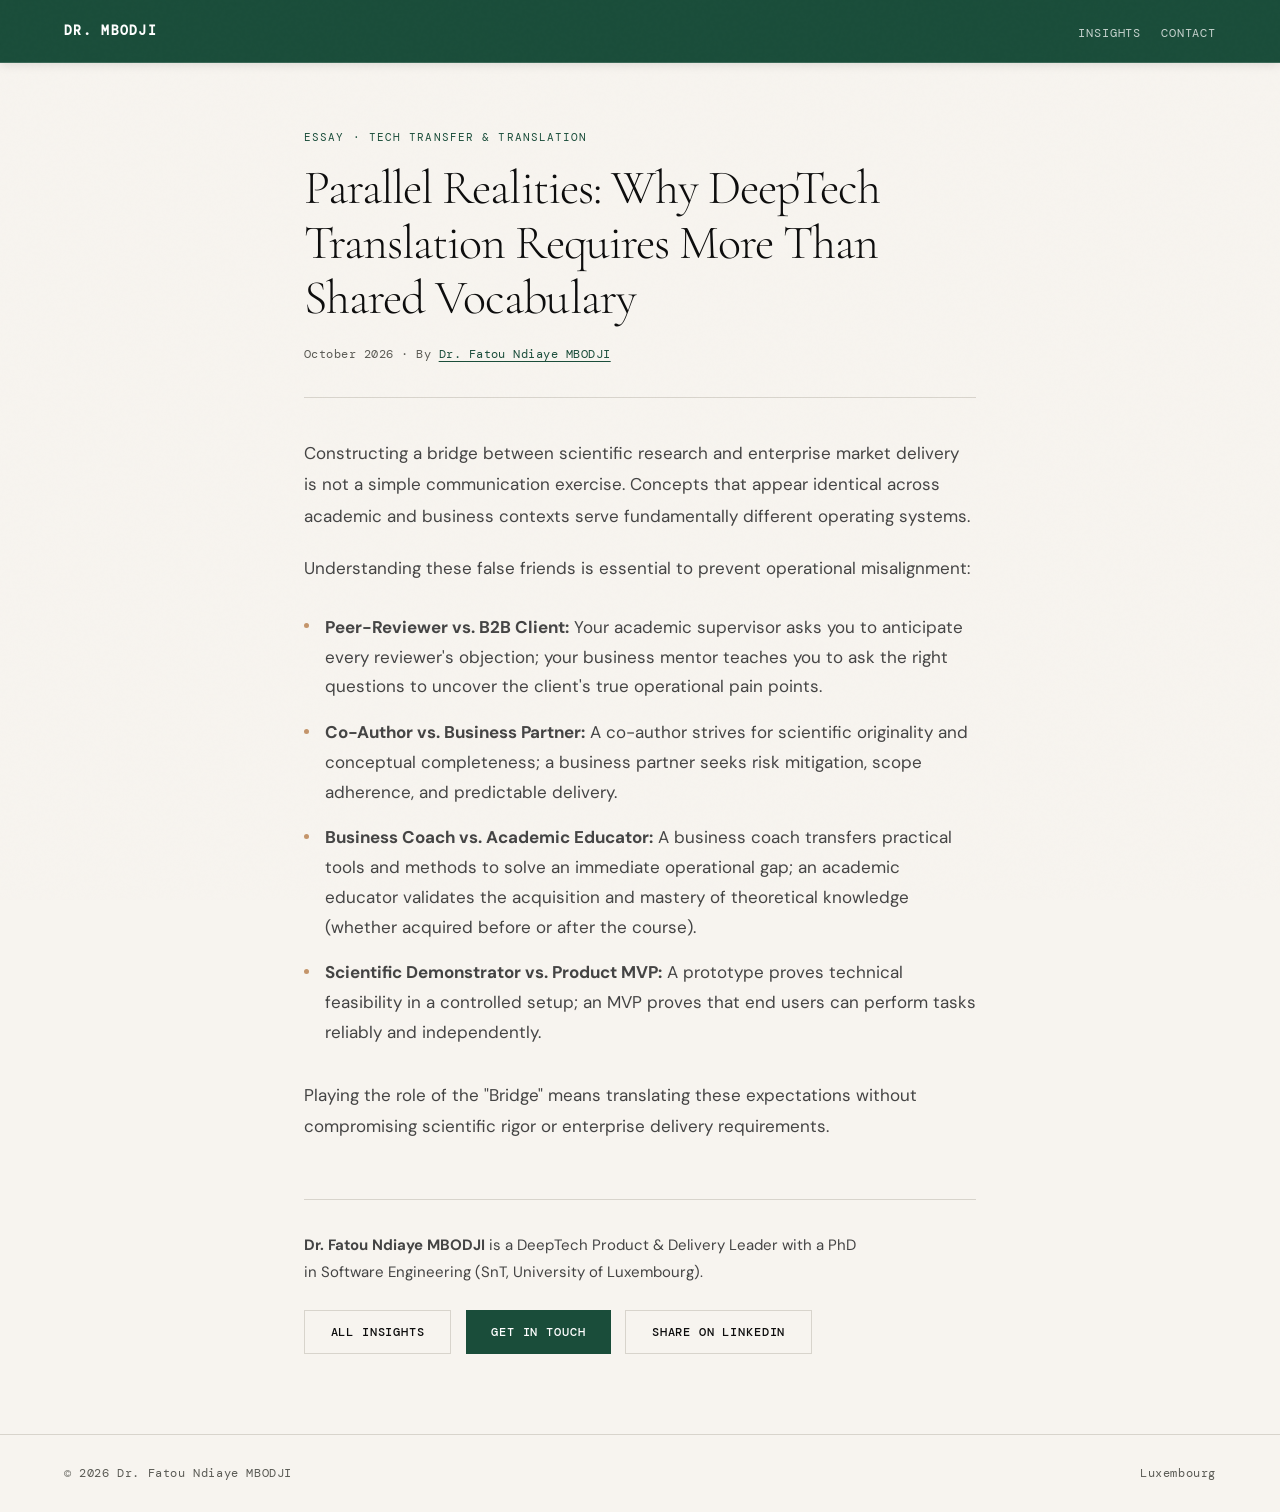
==== insights/deeptech-translation/index.html @ 94ce6c5a "multifiles" ====
<!DOCTYPE html>
<html lang="en">
<head>
  <!-- Google tag (gtag.js) -->
<script async src="https://www.googletagmanager.com/gtag/js?id=G-C4CLFYTCT5"></script>
<script>
  window.dataLayer = window.dataLayer || [];
  function gtag(){dataLayer.push(arguments);}
  gtag('js', new Date());

  gtag('config', 'G-C4CLFYTCT5');
</script>
  <meta charset="UTF-8">
  <meta name="viewport" content="width=device-width, initial-scale=1.0">
  <title>Parallel Realities: Why DeepTech Translation Requires More Than Shared Vocabulary | Dr. Fatou Ndiaye MBODJI</title>
  <meta name="description" content="An essay on why translating between scientific research and enterprise delivery takes more than a shared vocabulary.">
  <link rel="canonical" href="https://fatoumbodji.github.io/insights/deeptech-translation/">
  <meta name="robots" content="index, follow, max-image-preview:large">
  <meta name="theme-color" content="#1A4D3A">
  <meta property="og:type" content="article">
  <meta property="og:title" content="Parallel Realities: Why DeepTech Translation Requires More Than Shared Vocabulary">
  <meta property="og:description" content="An essay on why translating between scientific research and enterprise delivery takes more than a shared vocabulary.">
  <meta property="og:url" content="https://fatoumbodji.github.io/insights/deeptech-translation/">
  <meta property="og:site_name" content="Dr. Fatou Ndiaye MBODJI">
  <meta property="og:locale" content="en_US">
  <meta property="og:image" content="https://fatoumbodji.github.io/assets/og-image.jpg">
  <meta property="og:image:type" content="image/jpeg">
  <meta property="og:image:width" content="1200">
  <meta property="og:image:height" content="630">
  <meta property="og:image:alt" content="Dr. Fatou Ndiaye MBODJI, DeepTech Product &amp; Delivery Leader">
  <meta property="article:published_time" content="2026-10-01">
  <meta name="twitter:card" content="summary_large_image">
  <script type="application/ld+json">
    {
      "@context": "https://schema.org",
      "@graph": [
        {
          "@type": "Article",
          "@id": "https://fatoumbodji.github.io/insights/deeptech-translation/#article",
          "headline": "Parallel Realities: Why DeepTech Translation Requires More Than Shared Vocabulary",
          "description": "An essay on why translating between scientific research and enterprise delivery takes more than a shared vocabulary.",
          "inLanguage": "en",
          "datePublished": "2026-10-01",
          "author": {
            "@id": "https://fatoumbodji.github.io/#person"
          },
          "publisher": {
            "@id": "https://fatoumbodji.github.io/#person"
          },
          "mainEntityOfPage": {
            "@type": "WebPage",
            "@id": "https://fatoumbodji.github.io/insights/deeptech-translation/"
          },
          "image": "https://fatoumbodji.github.io/assets/og-image.jpg",
          "isPartOf": {
            "@id": "https://fatoumbodji.github.io/#website"
          }
        },
        {
          "@type": "BreadcrumbList",
          "itemListElement": [
            {
              "@type": "ListItem",
              "position": 1,
              "name": "Dr. Fatou Ndiaye MBODJI",
              "item": "https://fatoumbodji.github.io/"
            },
            {
              "@type": "ListItem",
              "position": 2,
              "name": "Insights",
              "item": "https://fatoumbodji.github.io/#insights"
            },
            {
              "@type": "ListItem",
              "position": 3,
              "name": "Parallel Realities: Why DeepTech Translation Requires More Than Shared Vocabulary",
              "item": "https://fatoumbodji.github.io/insights/deeptech-translation/"
            }
          ]
        }
      ]
    }
  </script>
  <link rel="preconnect" href="https://fonts.googleapis.com">
  <link rel="preconnect" href="https://fonts.gstatic.com" crossorigin>
  <link href="https://fonts.googleapis.com/css2?family=Cormorant+Garamond:ital,wght@0,300;0,400;0,600;1,300;1,400&family=DM+Mono:wght@300;400;500&family=DM+Sans:wght@300;400;500;600&display=swap" rel="stylesheet">
  <link rel="icon" href="../../favicon.ico" sizes="48x48">
  <link rel="icon" href="../../favicon.svg" type="image/svg+xml">
  <link rel="apple-touch-icon" href="../../apple-touch-icon.png">
  <link rel="stylesheet" href="../../styles.css">
</head>
<body>
<a class="skip-link" href="#main">Skip to content</a>

<nav class="nav-simple" aria-label="Main navigation">
  <a href="../../#top" class="nav-logo">DR. MBODJI</a>
  <ul class="nav-links" id="nav-links">
    <li><a href="../../#insights">Insights</a></li>
    <li><a href="../../#contact">Contact</a></li>
  </ul>
</nav>

<main id="main">
  <article class="article">
    <header class="article-header">
      <div class="article-type">Essay · Tech Transfer & Translation</div>
      <h1>Parallel Realities: Why DeepTech Translation Requires More Than Shared Vocabulary</h1>
      <p class="article-meta"><time datetime="2026-10">October 2026</time> · By <a href="../../#top">Dr. Fatou Ndiaye MBODJI</a></p>
    </header>

    <div class="article-body">
      <p>Constructing a bridge between scientific research and enterprise market delivery is not a simple communication exercise. Concepts that appear identical across academic and business contexts serve fundamentally different operating systems.</p>
      <p>Understanding these false friends is essential to prevent operational misalignment:</p>
<ul class="insight-list">
<li><strong>Peer-Reviewer vs. B2B Client:</strong> Your academic supervisor asks you to anticipate every reviewer's objection; your business mentor teaches you to ask the right questions to uncover the client's true operational pain points.</li>
<li><strong>Co-Author vs. Business Partner:</strong> A co-author strives for scientific originality and conceptual completeness; a business partner seeks risk mitigation, scope adherence, and predictable delivery.</li>
<li><strong>Business Coach vs. Academic Educator:</strong> A business coach transfers practical tools and methods to solve an immediate operational gap; an academic educator validates the acquisition and mastery of theoretical knowledge (whether acquired before or after the course).</li>
<li><strong>Scientific Demonstrator vs. Product MVP:</strong> A prototype proves technical feasibility in a controlled setup; an MVP proves that end users can perform tasks reliably and independently.</li>
</ul>
<p>Playing the role of the "Bridge" means translating these expectations without compromising scientific rigor or enterprise delivery requirements.</p>
    </div>

    <div class="article-footer">
      <p class="article-author"><strong>Dr. Fatou Ndiaye MBODJI</strong> is a DeepTech Product &amp; Delivery Leader with a PhD in Software Engineering (SnT, University of Luxembourg).</p>
      <div class="article-actions">
        <a class="btn btn-outline" href="../../#insights">All insights</a>
        <a class="btn btn-primary" href="../../#contact">Get in Touch</a>
        <a class="btn btn-outline" href="https://www.linkedin.com/sharing/share-offsite/?url=https%3A%2F%2Ffatoumbodji.github.io%2Finsights%2Fdeeptech-translation%2F" target="_blank" rel="noopener">Share on LinkedIn</a>
      </div>
    </div>
  </article>
</main>

<footer>
  <p>© 2026 Dr. Fatou Ndiaye MBODJI</p>
  <p>Luxembourg</p>
</footer>

</body>
</html>
---- styles.css ----
/* styles.css : Dr. Fatou Ndiaye MBODJI. Palette et polices d'origine conservées. */
:root {
  --ink: #0D0D0D;
  --paper: #F7F4EF;
  --accent: #1A4D3A;
  --accent-light: #2E7D5A;
  --warm: #C4956A;
  --warm-text: #8A5A2B;   /* camel assombri pour le texte (contraste >= 4,5:1) */
  --body: #444444;
  --surface: #FFFFFF;
  --muted: #5A5A54;
  --border: #D8D4CC;
  --bg-alt: #F0EDE8;
  --mono: 'DM Mono', monospace;
  --serif: 'Cormorant Garamond', Georgia, serif;
  --sans: 'DM Sans', sans-serif;
}
*, *::before, *::after { box-sizing: border-box; margin: 0; padding: 0; }
html { scroll-behavior: smooth; }
body { background: var(--paper); color: var(--ink); font-family: var(--sans); font-size: 16px; line-height: 1.7; overflow-x: hidden; }
body::before { content: ''; position: fixed; inset: 0; background-image: url("data:image/svg+xml,%3Csvg viewBox='0 0 256 256' xmlns='http://www.w3.org/2000/svg'%3E%3Cfilter id='noise'%3E%3CfeTurbulence type='fractalNoise' baseFrequency='0.9' numOctaves='4' stitchTiles='stitch'/%3E%3C/filter%3E%3Crect width='100%25' height='100%25' filter='url(%23noise)' opacity='0.03'/%3E%3C/svg%3E"); pointer-events: none; z-index: 1000; opacity: 0.4; }
a:focus-visible, .btn:focus-visible, button:focus-visible { outline: 2px solid var(--accent); outline-offset: 3px; }
nav a:focus-visible, .nav-toggle:focus-visible { outline-color: #FFFFFF; }
.skip-link { position: absolute; left: 1rem; top: -4rem; z-index: 1100; background: var(--accent); color: #FFFFFF; padding: 0.6rem 1rem; font-family: var(--mono); font-size: 12px; text-decoration: none; }
.skip-link:focus { top: 1rem; outline: 2px solid #FFFFFF; outline-offset: 2px; }

/* BANDE DE NAVIGATION EN VERT FONCÉ */
nav { position: fixed; top: 0; left: 0; right: 0; z-index: 100; display: flex; justify-content: space-between; align-items: center; padding: 1.1rem 4rem; background: var(--accent); border-bottom: 1px solid rgba(255,255,255,0.15); box-shadow: 0 2px 10px rgba(0,0,0,0.1); }
.nav-logo { font-family: var(--mono); font-size: 13px; color: #FFFFFF; letter-spacing: 0.1em; text-transform: uppercase; text-decoration: none; font-weight: 600; }
.nav-links { display: flex; gap: 1.25rem; list-style: none; }
.nav-links a { font-family: var(--mono); font-size: 12px; color: rgba(255,255,255,0.75); text-decoration: none; letter-spacing: 0.07em; text-transform: uppercase; transition: color 0.2s; }
.nav-links a:hover, .nav-links a.active { color: #FFFFFF; }
.nav-links a.active { text-decoration: underline; text-underline-offset: 6px; text-decoration-thickness: 1px; }
.nav-toggle { display: none; font-family: var(--mono); font-size: 12px; letter-spacing: 0.07em; text-transform: uppercase; background: none; border: 1px solid rgba(255,255,255,0.3); color: #FFFFFF; padding: 0.4rem 0.9rem; cursor: pointer; }
section[id] { scroll-margin-top: 4rem; }
[hidden] { display: none !important; }

.hero { min-height: 100vh; padding: 9rem 4rem 5rem; display: grid; grid-template-columns: 1.2fr 0.8fr; gap: 5rem; align-items: center; position: relative; background: var(--paper); }
h1 { font-family: var(--serif); font-size: clamp(2.8rem, 4.5vw, 4.2rem); font-weight: 300; line-height: 1.1; letter-spacing: -0.02em; margin-bottom: 0.5rem; }
h1 em { font-style: italic; color: var(--accent); }
.hero-role { font-family: var(--serif); font-size: 1.35rem; font-weight: 300; color: var(--muted); font-style: italic; margin-bottom: 1.25rem; }
.hero-formula { font-family: var(--mono); font-size: 12px; color: var(--accent); letter-spacing: 0.08em; padding: 0.65rem 1.1rem; border: 1px solid var(--accent); display: inline-block; margin-bottom: 1.75rem; }
.hero-desc { font-size: 15px; color: var(--body); line-height: 1.85; max-width: 540px; margin-bottom: 2.5rem; }
.hero-actions { display: flex; gap: 1rem; flex-wrap: wrap; }
.btn { display: inline-flex; align-items: center; gap: 0.5rem; padding: 0.70rem 1.6rem; font-family: var(--mono); font-size: 12px; font-weight: 500; letter-spacing: 0.07em; text-transform: uppercase; text-decoration: none; transition: all 0.2s; }
.btn-primary { background: var(--accent); color: white; }
.btn-primary:hover { background: var(--accent-light); transform: translateY(-1px); }
.btn-outline { border: 1px solid var(--border); color: var(--ink); }
.btn-outline:hover { border-color: var(--ink); transform: translateY(-1px); }

.hero-stats { display: flex; flex-direction: column; gap: 1px; background: var(--border); border: 1px solid var(--border); }
.hero-stat { background: var(--surface); padding: 1.2rem 1.5rem; display: flex; align-items: center; gap: 1rem; }
.stat-dot { width: 8px; height: 8px; border-radius: 50%; background: var(--accent); flex-shrink: 0; }
.stat-text { font-size: 14px; color: var(--body); line-height: 1.4; }
.stat-text strong { font-weight: 500; color: var(--ink); display: block; }

section { padding: 5.5rem 4rem; border-top: 1px solid var(--border); }
section.alt { background: var(--bg-alt); }
.sec-header { display: flex; align-items: baseline; margin-bottom: 3rem; }
h2 { font-family: var(--serif); font-size: clamp(1.8rem, 2.8vw, 2.6rem); font-weight: 300; letter-spacing: -0.01em; }
.sec-desc { font-size: 15px; color: var(--muted); max-width: 640px; margin-top: -1.5rem; margin-bottom: 2.5rem; line-height: 1.7; }

.contrib-grid { display: grid; grid-template-columns: repeat(3, 1fr); gap: 1px; background: var(--border); }
.contrib-card { background: var(--surface); padding: 2.25rem 2rem; }
.contrib-card h3 { font-family: var(--serif); font-size: 1.4rem; font-weight: 400; font-style: italic; color: var(--accent); margin-bottom: 1.1rem; }
.contrib-card ul { list-style: none; }
.contrib-card li { font-size: 14px; color: var(--body); padding: 0.45rem 0 0.45rem 1.1rem; border-bottom: 1px solid var(--border); position: relative; line-height: 1.5; }
.contrib-card li:last-child { border-bottom: none; }
.contrib-card li::before { content: ''; position: absolute; left: 0; top: 1.05rem; width: 5px; height: 5px; border-radius: 50%; background: var(--warm); }

.pm-grid { display: grid; grid-template-columns: repeat(3, 1fr); gap: 1px; background: var(--border); }
.pm-card { background: var(--surface); padding: 2rem 1.75rem; }
.pm-card-num { font-family: var(--mono); font-size: 12px; color: var(--warm-text); letter-spacing: 0.08em; margin-bottom: 0.75rem; }
.pm-card-title { font-family: var(--serif); font-size: 1.2rem; font-weight: 400; color: var(--ink); margin-bottom: 0.75rem; font-style: italic; }
.pm-card-desc { font-size: 14px; color: var(--muted); line-height: 1.7; }
.pm-card-tags { display: flex; flex-wrap: wrap; gap: 0.4rem; margin-top: 1rem; }
.mini-tag { font-family: var(--mono); font-size: 12px; padding: 0.2rem 0.6rem; border: 1px solid var(--border); color: var(--muted); letter-spacing: 0.05em; }

.chain { display: grid; grid-template-columns: 1fr 1fr; gap: 1px; background: var(--border); border-top: 3px solid var(--accent); margin-bottom: 1px; }
.chain-step { background: var(--surface); padding: 2.25rem 2rem; }
.pm-grid-4 { grid-template-columns: repeat(4, 1fr); }
.bridge-grid { display: grid; grid-template-columns: repeat(4, 1fr); gap: 1px; background: var(--border); }
.bridge-card { background: var(--surface); padding: 2rem 1.75rem; }
.bridge-card-num { font-family: var(--mono); font-size: 12px; color: var(--warm-text); letter-spacing: 0.08em; margin-bottom: 0.75rem; }
.bridge-card-title { font-family: var(--serif); font-size: 1.3rem; font-weight: 400; color: var(--ink); margin-bottom: 0.75rem; font-style: italic; }
.bridge-card-desc { font-size: 14px; color: var(--muted); line-height: 1.7; }

.pub-speaking-grid { display: grid; grid-template-columns: 1.2fr 0.8fr; gap: 3.5rem; align-items: start; }
.pub-list { display: flex; flex-direction: column; }
.pub-item { display: grid; grid-template-columns: 90px 1fr 50px; gap: 1rem; align-items: start; padding: 1.2rem 0; border-bottom: 1px solid var(--border); }
.pub-item:last-child { border-bottom: none; }
.pub-venue { font-family: var(--mono); font-size: 11px; font-weight: 500; color: var(--accent); letter-spacing: 0.08em; text-transform: uppercase; padding-top: 3px; }
.pub-title { font-family: var(--serif); font-size: 1.05rem; color: var(--ink); margin-bottom: 3px; line-height: 1.35; }
.pub-meta { font-size: 12.5px; color: var(--muted); }
.pub-year { font-family: var(--mono); font-size: 12px; color: var(--muted); text-align: right; padding-top: 3px; }

.phd-lead { background: var(--surface); border: 1px solid var(--border); padding: 1.75rem 2rem; margin-bottom: 2.5rem; }
.phd-lead p { font-size: 14px; color: var(--body); line-height: 1.85; max-width: 820px; }

.exp-block { background: var(--surface); border: 1px solid var(--border); padding: 2.5rem; margin-bottom: 1.5rem; }
.exp-title { font-family: var(--serif); font-size: 1.8rem; font-weight: 300; color: var(--accent); font-style: italic; margin-bottom: 0.5rem; }
.exp-tag { font-family: var(--mono); font-size: 11px; color: var(--muted); letter-spacing: 0.1em; text-transform: uppercase; margin-bottom: 1.25rem; }
.exp-desc { font-size: 14px; color: var(--body); line-height: 1.85; max-width: 820px; }
.exp-block .pm-card-tags { margin-top: 1.5rem; }

.panels-grid { display: flex; flex-direction: column; }
.panel-item { display: grid; grid-template-columns: 100px 1fr; gap: 1rem; padding: 1.2rem 0; border-bottom: 1px solid var(--border); align-items: start; }
.panel-item:last-child { border-bottom: none; }
.panel-date { font-family: var(--mono); font-size: 12px; color: var(--warm-text); letter-spacing: 0.05em; padding-top: 3px; }
.panel-title { font-family: var(--serif); font-size: 1.05rem; color: var(--ink); margin-bottom: 3px; line-height: 1.35; }
.panel-event { font-size: 12.5px; color: var(--muted); }

.insights-grid { display: grid; grid-template-columns: repeat(3, 1fr); gap: 1px; background: var(--border); }
.insight-card { background: var(--surface); padding: 2.25rem 2rem; display: flex; flex-direction: column; gap: 1rem; }
.insight-card.coming-soon { background: var(--surface); opacity: 0.95; }
.insight-card.empty-placeholder { background: var(--surface); }
.insight-cat { font-family: var(--mono); font-size: 11px; color: var(--accent); letter-spacing: 0.1em; text-transform: uppercase; }
.insight-title { font-family: var(--serif); font-size: 1.35rem; color: var(--ink); line-height: 1.35; font-weight: 400; }
.insight-body { font-size: 14px; color: var(--body); line-height: 1.8; }
.insight-body p { margin-bottom: 1rem; }
.insight-list { list-style: none; margin: 1rem 0; }
.insight-list li { font-size: 14px; color: var(--body); padding: 0.4rem 0 0.4rem 1.2rem; position: relative; line-height: 1.6; }
.insight-list li::before { content: ''; position: absolute; left: 0; top: 0.95rem; width: 5px; height: 5px; border-radius: 50%; background: var(--warm); }

.badge-cs { display: inline-block; font-family: var(--mono); font-size: 11px; color: var(--warm-text); border: 1px solid var(--warm); padding: 0.15rem 0.5rem; letter-spacing: 0.08em; text-transform: uppercase; margin-bottom: 0.5rem; width: fit-content; }

.contact-side { display: flex; flex-direction: column; gap: 2rem; }
.contact-form { display: flex; flex-direction: column; gap: 1.1rem; background: var(--surface); border: 1px solid var(--border); padding: 2rem; }
.contact-form label { display: flex; flex-direction: column; gap: 0.4rem; font-family: var(--mono); font-size: 12px; color: var(--muted); letter-spacing: 0.08em; text-transform: uppercase; }
.contact-form input, .contact-form select, .contact-form textarea { font-family: var(--sans); font-size: 15px; color: var(--ink); background: var(--paper); border: 1px solid var(--border); padding: 0.7rem 0.8rem; letter-spacing: normal; text-transform: none; width: 100%; }
.contact-form textarea { min-height: 130px; resize: vertical; }
.contact-form input:focus-visible, .contact-form select:focus-visible, .contact-form textarea:focus-visible { outline: 2px solid var(--accent); outline-offset: 1px; }
.contact-form button { cursor: pointer; border: none; align-self: flex-start; }
.form-status { font-size: 14px; min-height: 1.4em; color: var(--accent); }
.form-status.error { color: #9B2C2C; }
.trap { position: absolute; left: -9999px; }

.insight-cta { margin-top: 2rem; padding: 2rem 2.5rem; background: var(--surface); border: 1px solid var(--border); border-left: 3px solid var(--accent); display: flex; justify-content: space-between; align-items: center; gap: 2rem; flex-wrap: wrap; }
.insight-cta .cta-title { font-family: var(--serif); font-size: 1.3rem; font-weight: 400; color: var(--ink); margin-bottom: 0.25rem; }
.insight-cta p { font-size: 13px; color: var(--muted); margin: 0; }

.contact-grid { display: grid; grid-template-columns: 1fr 1fr; gap: 5rem; align-items: start; }
.contact-text h3 { font-family: var(--serif); font-size: 1.6rem; font-weight: 300; font-style: italic; color: var(--accent); margin-bottom: 1rem; }
.contact-text p { font-size: 14px; color: var(--body); line-height: 1.85; margin-bottom: 1rem; }
.contact-links { display: flex; flex-direction: column; }
.c-link { display: flex; align-items: center; gap: 1.5rem; padding: 1rem 0; border-bottom: 1px solid var(--border); text-decoration: none; color: var(--ink); transition: color 0.2s; }
.c-link:last-child { border-bottom: none; }
.c-link:hover { color: var(--accent); }
.c-label { font-family: var(--mono); font-size: 11px; color: var(--muted); letter-spacing: 0.08em; text-transform: uppercase; width: 80px; flex-shrink: 0; }
.c-val { font-size: 14px; }

footer { padding: 1.75rem 4rem; border-top: 1px solid var(--border); display: flex; justify-content: space-between; align-items: center; }
footer p { font-family: var(--mono); font-size: 12px; color: var(--muted); letter-spacing: 0.05em; }

@media (max-width: 1100px) {
  nav { padding: 1rem 1.5rem; }
  .nav-toggle { display: block; }
  .nav-links { display: none; position: absolute; top: 100%; left: 0; right: 0; flex-direction: column; gap: 0; background: var(--accent); border-bottom: 1px solid rgba(255,255,255,0.15); padding: 0.5rem 1.5rem 1rem; }
  .nav-links.open { display: flex; }
  .nav-links a { display: block; padding: 0.7rem 0; font-size: 13px; }
}

@media (max-width: 1200px) {
  .pm-grid-4, .bridge-grid { grid-template-columns: repeat(2, 1fr); }
}

@media (max-width: 960px) {
  .hero { grid-template-columns: 1fr; padding: 7rem 1.5rem 3rem; gap: 3rem; }
  section { padding: 4rem 1.5rem; }
  .contrib-grid, .pm-grid, .pm-grid-4, .bridge-grid, .insights-grid, .pub-speaking-grid { grid-template-columns: 1fr; }
  .chain { grid-template-columns: 1fr; }
  .pub-item { grid-template-columns: 1fr; gap: 0.4rem; }
  .pub-year { display: none; }
  .panel-item { grid-template-columns: 1fr; gap: 0.3rem; }
  .contact-grid { grid-template-columns: 1fr; gap: 2.5rem; }
  .exp-block { padding: 1.75rem; }
  .insight-cta { flex-direction: column; align-items: flex-start; gap: 1rem; }
  .insight-card.empty-placeholder { display: none; }
  footer { flex-direction: column; gap: 0.5rem; padding: 1.5rem; }
}

/* ===== Composants issus de l'extraction des styles inline ===== */
.card-lead { font-size: 13px; color: var(--muted); margin-bottom: 1rem; }
.card-lead--body { font-size: 13.5px; color: var(--body); line-height: 1.7; }
.more { margin-top: 1rem; }
.btn-toggle { margin-top: 1rem; cursor: pointer; padding: 0.4rem 1rem; background: none; }
.insight-note { font-size: 13px; color: var(--muted); margin-top: 0.5rem; }
.btn-book { margin-top: 0.5rem; }
.btn-nowrap { white-space: nowrap; }
.col-title { font-family: var(--mono); font-size: 12px; font-weight: 500; color: var(--accent); letter-spacing: 0.1em; text-transform: uppercase; margin-bottom: 1.25rem; }

.framework { margin-top: 3rem; background: var(--surface); border: 1px solid var(--border); padding: 2.5rem; }
.framework-label { font-family: var(--mono); font-size: 11px; color: var(--accent); letter-spacing: 0.1em; text-transform: uppercase; margin-bottom: 0.5rem; }
.framework-title { font-family: var(--serif); font-size: 1.6rem; font-weight: 300; font-style: italic; color: var(--ink); margin-bottom: 1.5rem; }
.framework-grid { display: grid; grid-template-columns: repeat(auto-fit, minmax(180px, 1fr)); gap: 1.5rem; }
.framework-num { font-family: var(--mono); font-size: 12px; color: var(--warm-text); margin-bottom: 0.25rem; }
.framework-text { font-size: 13px; color: var(--muted); line-height: 1.6; }

@media (max-width: 960px) {
  .framework { padding: 1.75rem; }
}

@media (prefers-reduced-motion: reduce) {
  html { scroll-behavior: auto; }
  *, *::before, *::after { transition: none !important; }
}

/* ===== Portrait (hero) et liens de publications ===== */
.hero-side { display: flex; flex-direction: column; gap: 1.25rem; }
.hero-portrait { margin: 0; border: 1px solid var(--border); background: var(--surface); }
.hero-portrait img { display: block; width: 100%; height: auto; }
.pub-title a { color: inherit; text-decoration: underline; text-decoration-color: var(--border); text-underline-offset: 3px; transition: color 0.2s, text-decoration-color 0.2s; }
.pub-title a:hover { color: var(--accent); text-decoration-color: var(--accent); }

.insight-date { font-family: var(--mono); font-size: 12px; color: var(--muted); letter-spacing: 0.05em; margin-top: -0.6rem; }

/* ===== Cartes Insights : lien vers l'article ===== */
.btn-read { margin-top: 1rem; padding: 0.4rem 1rem; align-self: flex-start; }
.insight-title a { color: inherit; text-decoration: none; }
.insight-title a:hover { color: var(--accent); }

/* ===== Page article ===== */
nav.nav-simple .nav-links { display: flex; position: static; flex-direction: row; gap: 1.25rem; background: none; border: 0; padding: 0; }
nav.nav-simple .nav-links a { display: inline; padding: 0; font-size: 12px; }
.article { max-width: 720px; margin: 0 auto; padding: 8rem 1.5rem 5rem; }
.article-header { margin-bottom: 2.5rem; padding-bottom: 2rem; border-bottom: 1px solid var(--border); }
.article-type { font-family: var(--mono); font-size: 11px; color: var(--accent); letter-spacing: 0.1em; text-transform: uppercase; margin-bottom: 0.9rem; }
.article h1 { font-size: clamp(2rem, 4.2vw, 3rem); line-height: 1.15; margin-bottom: 1.1rem; }
.article-meta { font-family: var(--mono); font-size: 12px; color: var(--muted); letter-spacing: 0.04em; }
.article-meta a { color: var(--accent); text-decoration: underline; text-underline-offset: 3px; }
.article-body p { font-size: 17px; line-height: 1.85; color: var(--body); margin-bottom: 1.3rem; }
.article-body h2 { font-family: var(--serif); font-size: 1.6rem; font-weight: 400; font-style: italic; color: var(--accent); margin: 2.4rem 0 0.8rem; letter-spacing: 0; }
.article-body .insight-list { margin: 0.5rem 0 1.5rem; }
.article-body .insight-list li { font-size: 17px; line-height: 1.75; padding: 0.5rem 0 0.5rem 1.3rem; }
.article-body .insight-list li::before { top: 1.15rem; }
.article-footer { margin-top: 3.5rem; padding-top: 2rem; border-top: 1px solid var(--border); }
.article-author { font-size: 15px; color: var(--body); line-height: 1.8; max-width: 560px; }
.article-actions { display: flex; flex-wrap: wrap; gap: 0.9rem; margin-top: 1.5rem; }
@media (max-width: 960px) { .article { padding-top: 6.5rem; } .article-body p, .article-body .insight-list li { font-size: 16px; } }

/* ===== Tableau et source dans les articles ===== */
.table-wrap { overflow-x: auto; margin: 0.5rem 0 0.5rem; }
.article-table { width: 100%; border-collapse: collapse; background: var(--surface); border: 1px solid var(--border); font-size: 14px; }
.article-table th, .article-table td { text-align: left; padding: 0.7rem 0.9rem; border-bottom: 1px solid var(--border); vertical-align: top; }
.article-table th { font-family: var(--mono); font-size: 11px; font-weight: 500; letter-spacing: 0.08em; text-transform: uppercase; color: var(--accent); background: var(--bg-alt, #F0EDE8); }
.article-table td:first-child { font-family: var(--mono); color: var(--warm-text); }
.article-source { font-size: 13px !important; color: var(--muted) !important; line-height: 1.6 !important; margin-bottom: 1.5rem; }
.article-source a { color: var(--accent); text-decoration: underline; text-underline-offset: 3px; }
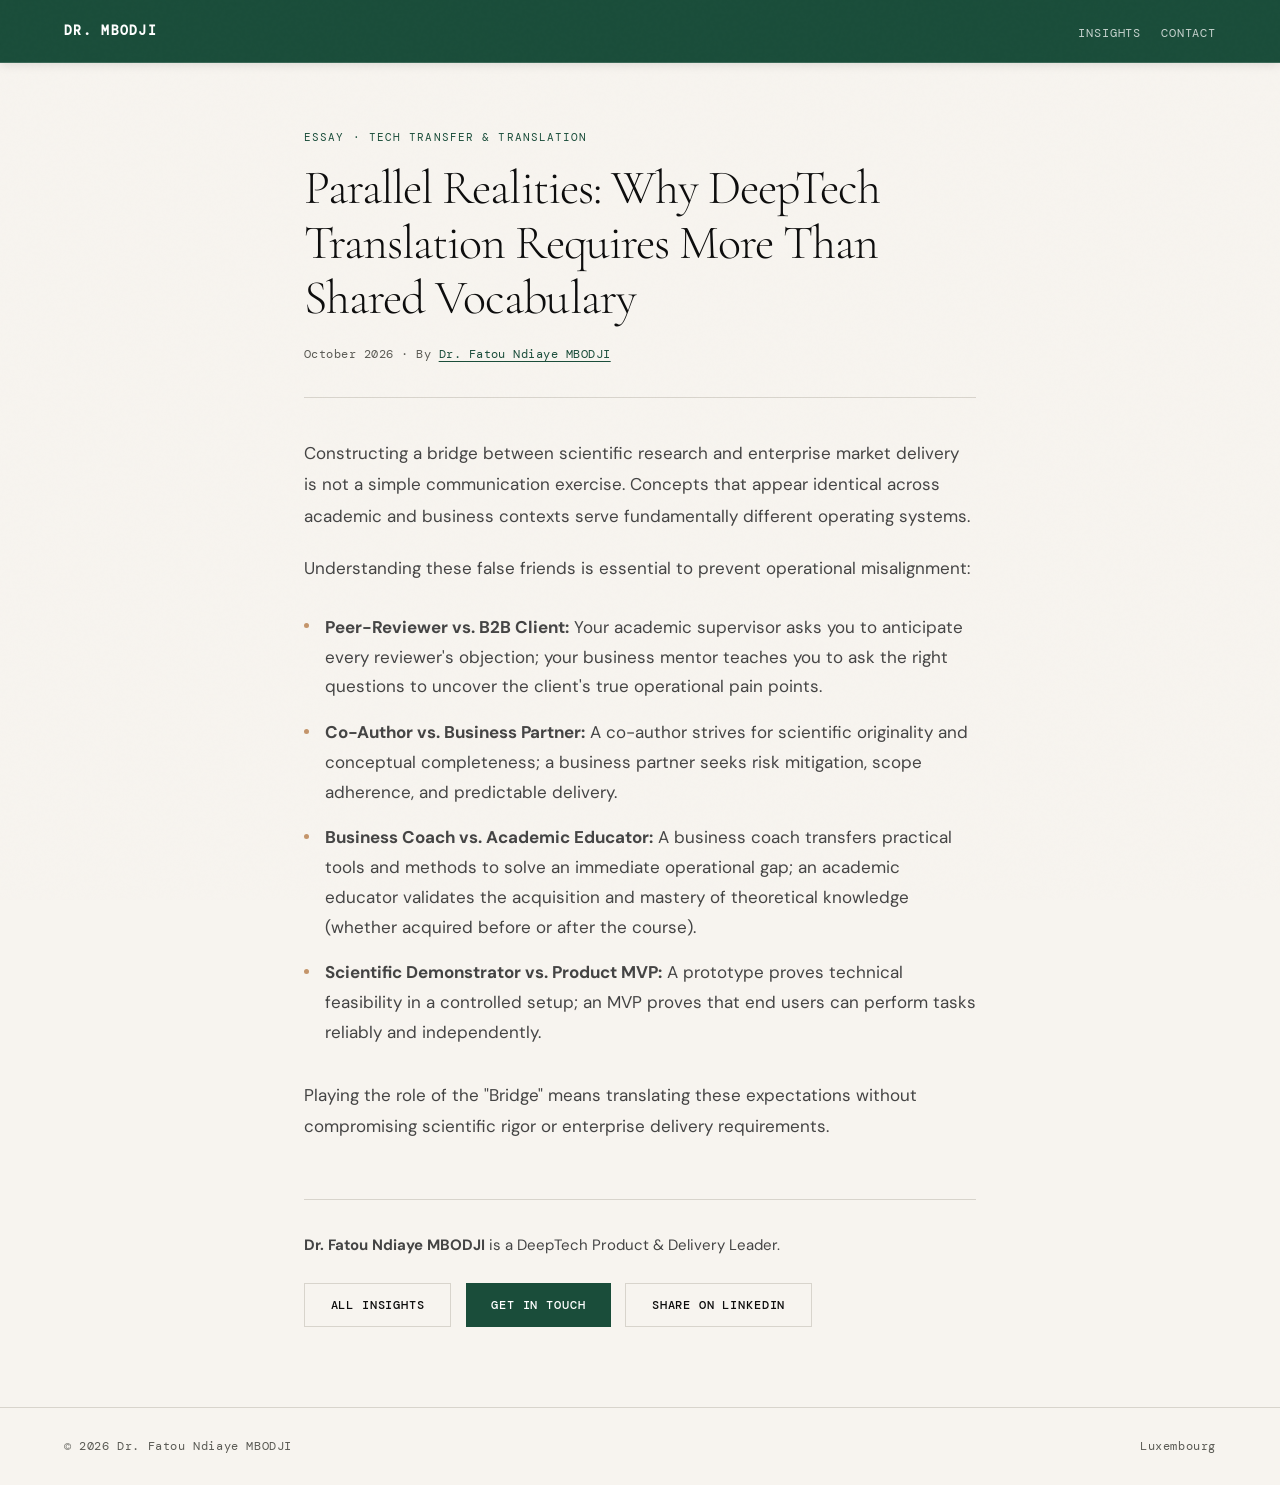
==== commit 3f9fdfbe: "reduce insight signature" ====
--- a/insights/deeptech-translation/index.html
+++ b/insights/deeptech-translation/index.html
@@ -122,7 +122,7 @@
     </div>
 
     <div class="article-footer">
-      <p class="article-author"><strong>Dr. Fatou Ndiaye MBODJI</strong> is a DeepTech Product &amp; Delivery Leader with a PhD in Software Engineering (SnT, University of Luxembourg).</p>
+      <p class="article-author"><strong>Dr. Fatou Ndiaye MBODJI</strong> is a DeepTech Product &amp; Delivery Leader.</p>
       <div class="article-actions">
         <a class="btn btn-outline" href="../../#insights">All insights</a>
         <a class="btn btn-primary" href="../../#contact">Get in Touch</a>
